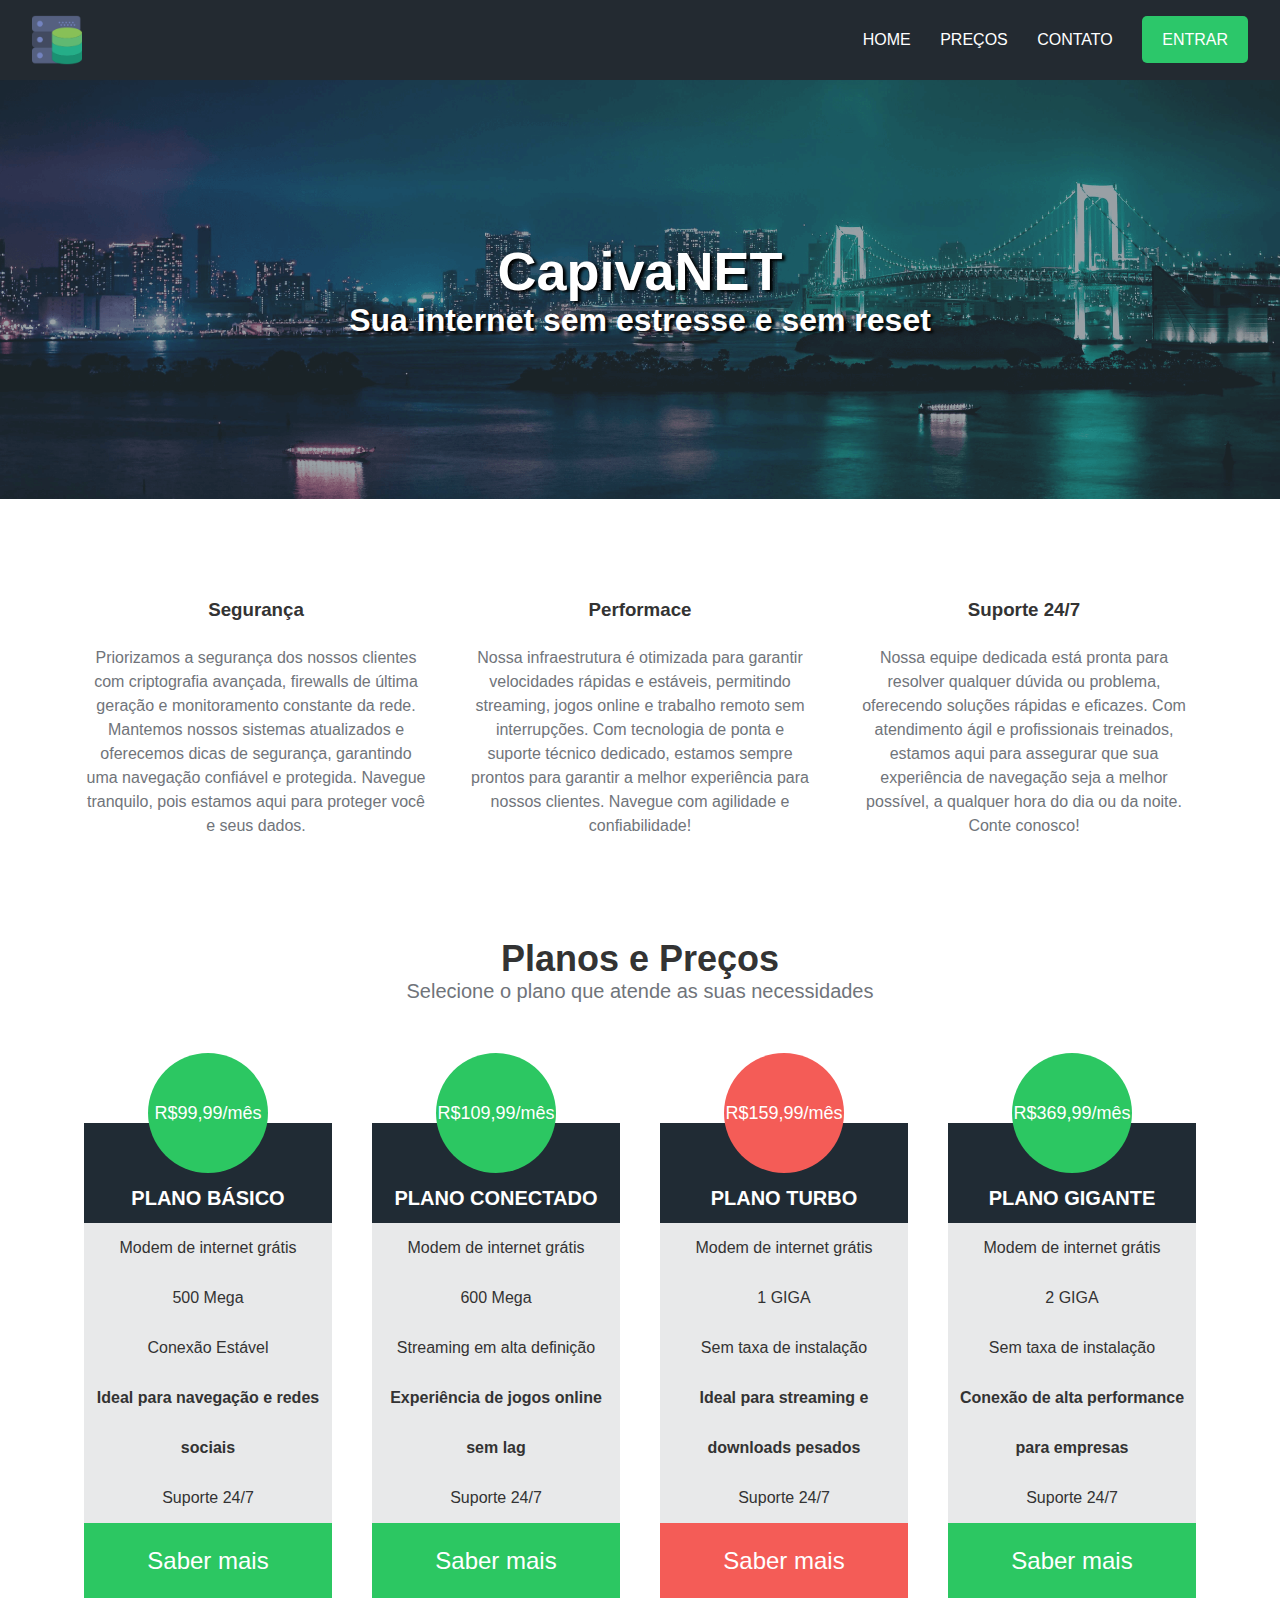
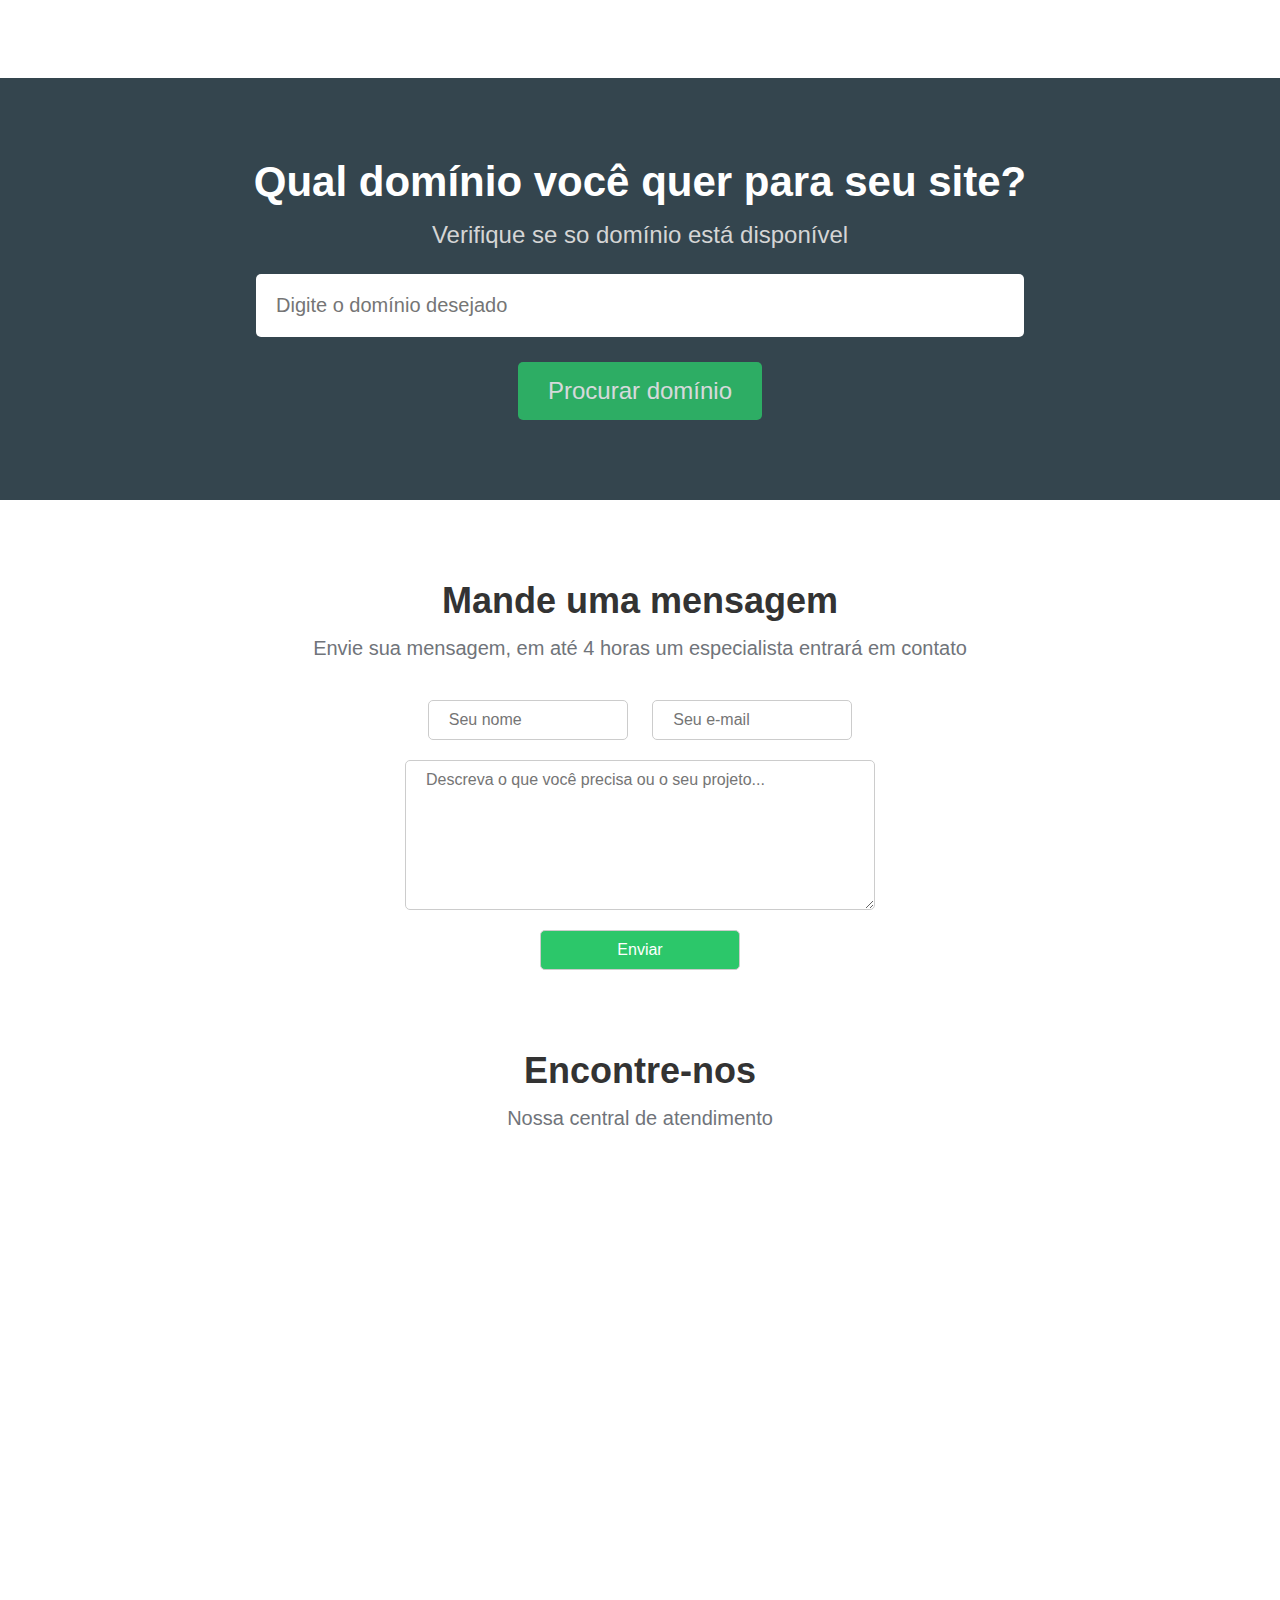
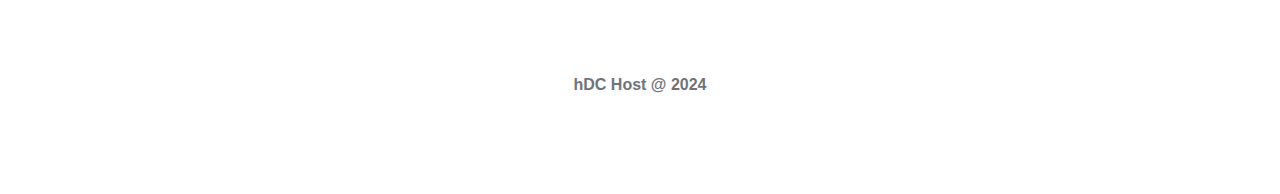
==== index.html @ 694a3fc0 "new_files" ====
<!DOCTYPE html>
<html lang="en">
    <head>
        <meta charset="UTF-8">
        <meta name="viewport" content="width=device-width, initial-scale=1.0">
        <title>hDC Host</title>
        <!--Icones-->
        <link rel="stylesheet" href="https://cdnjs.cloudflare.com/ajax/libs/font-awesome/6.6.0/css/all.min.css" integrity="sha512-Kc323vGBEqzTmouAECnVceyQqyqdsSiqLQISBL29aUW4U/M7pSPA/gEUZQqv1cwx4OnYxTxve5UMg5GT6L4JJg==" crossorigin="anonymous" referrerpolicy="no-referrer" />
        <!--CSS-->
        <link rel="stylesheet" href="css/styles.css">
    </head>
    <body>
        <div class="container">
            <div class="navbar-container">
                <nav>
                    <img src="img/hdchostlogo.png" alt="hDC Host" class="logo"></img>
                    <ul class="navbar-items">
                        <li>
                            <a href="#">Home</a>
                        </li>
                        <li>
                            <a href="#">Preços</a>
                        </li>
                        <li>
                            <a href="#">Contato</a>
                        </li>
                        <li>
                            <a href="#" class="default-btn">Entrar</a>
                        </li>
                    </ul>
                </nav>
            </div>
            <main>
                <div class="main-banner">
                    <h1>CapivaNET</h1>
                    <p>Sua internet sem estresse e sem reset</p>
                </div>
                <section class="service-container">
                    <ul>
                        <li>
                            <i class="fas fa-shield-alt"></i>
                            <h3>Segurança</h3>
                            <p>
                                Priorizamos a segurança dos nossos clientes com criptografia avançada, firewalls de última geração e monitoramento constante da rede. Mantemos nossos sistemas atualizados e oferecemos dicas de segurança, garantindo uma navegação confiável e protegida. Navegue tranquilo, pois estamos aqui para proteger você e seus dados.
                            </p>
                        </li>
                        <li>
                            <i class="fas fa-rocket"></i>
                            <h3>Performace</h3>
                            <p>
                                Nossa infraestrutura é otimizada para garantir velocidades rápidas e estáveis, permitindo streaming, jogos online e trabalho remoto sem interrupções. Com tecnologia de ponta e suporte técnico dedicado, estamos sempre prontos para garantir a melhor experiência para nossos clientes. Navegue com agilidade e confiabilidade!
                            </p>
                        </li>
                        <li>
                            <i class="fas fa-comments"></i>
                            <h3>Suporte 24/7</h3>
                            <p>
                                Nossa equipe dedicada está pronta para resolver qualquer dúvida ou problema, oferecendo soluções rápidas e eficazes. Com atendimento ágil e profissionais treinados, estamos aqui para assegurar que sua experiência de navegação seja a melhor possível, a qualquer hora do dia ou da noite. Conte conosco!
                            </p>
                        </li>
                    </ul>
                </section>
                <section class="pricing-container">
                    <h2>Planos e Preços</h2>
                    <p>Selecione o plano que atende as suas necessidades</p>
                    <div class="plans-container">
                        <div class="plan">
                            <ul>
                                <li class="price">R$99,99/mês</li>
                                <li class="plan-name">Plano Básico</li>
                                <li>Modem de internet grátis</li>
                                <li>500 Mega</li>
                                <li>Conexão Estável</li>
                                <li><b>Ideal para navegação e redes sociais</b></li>
                                <li></li>
                                <li>Suporte 24/7</li>
                                <li class="plan-btn">Saber mais</li>
                            </ul>
                        </div>
                        <div class="plan">
                            <ul>
                                <li class="price">R$109,99/mês</li>
                                <li class="plan-name">Plano Conectado</li>
                                <li>Modem de internet grátis</li>
                                <li>600 Mega</li>
                                <li>Streaming em alta definição</li>
                                <li><b>Experiência de jogos online sem lag</b></li>
                                <li></li>
                                <li>Suporte 24/7</li>
                                <li class="plan-btn">Saber mais</li>
                            </ul>
                        </div>
                        <div class="plan">
                            <ul>
                                <li class="price recommended">R$159,99/mês</li>
                                <li class="plan-name">Plano Turbo</li>
                                <li>Modem de internet grátis</li>
                                <li>1 GIGA</li>
                                <li>Sem taxa de instalação</li>
                                <li><b>Ideal para streaming e downloads pesados</b></li>
                                <li></li>
                                <li>Suporte 24/7</li>
                                <li class="plan-btn recommended">Saber mais</li>
                            </ul>
                        </div>
                        <div class="plan">
                            <ul>
                                <li class="price">R$369,99/mês</li>
                                <li class="plan-name">Plano Gigante</li>
                                <li>Modem de internet grátis</li>
                                <li>2 GIGA</li>
                                <li>Sem taxa de instalação</li>
                                <li><b>Conexão de alta performance para empresas</b></li>
                                <li></li>
                                <li>Suporte 24/7</li>
                                <li class="plan-btn">Saber mais</li>
                            </ul>
                        </div>
                    </div>
                </section>
                
                <section class="searchdomain-container">
                    <h2>Qual domínio você quer para seu site?</h2>
                    <p>Verifique se so domínio está disponível</p>
                    <form>
                        <input 
                        type="text"
                        name="domain"
                        id="domain"
                        placeholder="Digite o domínio desejado"
                        >
                        <input type="submit" value="Procurar domínio">
                    </form>
                </section>
                <section class="contact-container">
                    <h2>Mande uma mensagem</h2>
                    <p>Envie sua mensagem, em até 4 horas um especialista entrará em contato</p>
                    <form>
                        <input 
                        type="text" 
                        name="name" 
                        id="name" 
                        placeholder="Seu nome"
                        >
                        <input 
                        type="email" 
                        name="email" 
                        id="email" 
                        placeholder="Seu e-mail"
                        >
                        <textarea 
                        name="message" 
                        id="message"
                        placeholder="Descreva o que você precisa ou o seu projeto..."
                        ></textarea>
                        <input type="submit" value="Enviar">
                    </form>
                </section>
                <section class="find_us_container">
                    <h2>Encontre-nos</h2>
                    <p>Nossa central de atendimento</p>
                    <iframe src="https://www.google.com/maps/embed?pb=!1m18!1m12!1m3!1d3683.3971670287483!2d-43.7046295535042!3d-22.60163932255669!2m3!1f0!2f0!3f0!3m2!1i1024!2i768!4f13.1!3m3!1m2!1s0x994fd48bcafd4f%3A0x82ac0806a1e46860!2sF%C3%A1brica%20do%20Conhecimento!5e0!3m2!1spt-BR!2sbr!4v1728340546001!5m2!1spt-BR!2sbr" width="600" height="450" style="border:0;" allowfullscreen="" loading="lazy" referrerpolicy="no-referrer-when-downgrade"></iframe>
                </section>
            </main>
            <footer>
                <p>hDC Host @ 2024</p>
            </footer>
        </div>
    </body>
</html>
---- css/styles.css ----
/*reset*/
*{
    margin: 0;
    padding: 0;
    font-family: Arial, Helvetica, sans-serif;
    box-sizing: border-box;
}

h1,
h2,
h3{
    color: #333;
}

p{
    color: #70747a;
}

/*navbar*/

nav{
    position: relative;
}

.navbar-container{
    width: 100%;
    height: 80px;
    background-color: #232a31;
    padding: 0 2rem;
}

.logo{
    width: 50px;
    margin-top: 15px;
}

.navbar-items{
    position: absolute;
    right: 0;
    height: 80px;
    line-height: 80px;
    margin: 0;
    display: inline-block;
}

.navbar-items li{
    display: inline-block;
    text-transform: uppercase;
    margin-left: 25px;
}

.navbar-items a{
    color: #FFF;
    text-decoration: none;
    transition: 0.5s;

}

.navbar-items a:hover{
    color: #ccc;
}

.default-btn{
    padding: 15px 20px;
    background-color: #2cc76a;
    border-radius: 5px;
}

.navbar-items .default-btn:hover{
    background-color: #22bb5f;
    color: #FFF;
}

/* main */
.main-banner{
    background-image: url("../img/mainbanner.png");
    background-size: cover;
    background-position: center;
    padding: 10rem 0;
}

.main-banner h1,
.main-banner p{
    color: #fff;
    text-align: center;
    font-weight: bold;
    text-shadow: #000 3px 2px 3px;
}

.main-banner h1{
    font-size: 54px;
}

.main-banner p{
    font-size: 32px;
}

/*services*/
.service-container{
    padding: 5rem 0;
}

.service-container ul{
    display: flex;
    width: 90%;
    margin: 0 auto;
}

.service-container li{
    flex: 1 1 200px;
    list-style: none;
    text-align: center;
    padding: 20px;
}

.fas{
    font-size: 60px;
    margin-bottom: 15px;
}

.fa-shield-alt{
    color: #2cc76a;
}

.fa-rocket{
    color: #ef3f29;
}

.fa-comments{
    color: #ef8f29;
}

.service-container h3{
    margin-bottom: 25px;
}

.service-container p{
    line-height: 24px;
}

/*Preços e planos*/
.pricing-container{
    padding-bottom: 5rem;
    text-align: center;
}

.pricing-container h2{
    font-size: 36px;
}

.pricing-container p{
    font-size: 20px;
}

.plans-container{
    display: flex;
    justify-content: space-between;
    width: 90%;
    margin: 50px auto 0;
}

.plan{
    flex: 1;
    max-width: 275px;
    margin: 0 20px;
}

.plan ul{
    padding: 0;
}

.plan li{
    list-style: none;
    height: 50px;
    line-height: 50px;
    background-color: #e8e9ea;
    color: #333;
}

.plan .price{
    width: 120px;
    height: 120px;
    border-radius: 50%;
    background-color: #2cc762;
    color: #FFF;
    text-align: center;
    line-height: 120px;
    margin: 0 auto -50px;
    font-size: 18px;
    position: relative;
}

.plan .plan-name{
    text-transform: uppercase;
    font-size: 20px;
    font-weight: bold;
    color: #FFF;
    background-color: #202b34;
    padding: 50px 0;
}

.plan .plan-btn{
    background-color: #2cc762;
    color: #fff;
    font-size: 24px;
    height: 75px;
    line-height: 75px;
    cursor: pointer;
}

.plan .recommended{
    background-color: #f45c57;
}

/*Search domain*/
.searchdomain-container{
    background-color: #34454e;
    text-align: center;
    padding: 5rem 0;
}

.searchdomain-container h2{
    color: #fff;
    font-size: 42px;
    margin-bottom: 15px;
}

.searchdomain-container p{
    color: #d5d5d5;
    font-size: 24px;
    margin-bottom: 25px;
}

.searchdomain-container input{
    display: block;
    border: none;
    border-radius: 5px;
    margin: 0 auto;
}

.searchdomain-container input[type="text"]{
    width: 60%;
    padding: 20px;
    font-size: 20px;
    margin-bottom: 25px;
}
.searchdomain-container input[type="submit"]{
    background-color: #2cc76a;
    padding: 15px 30px;
    color: #fff;
    font-size: 24px;
    cursor: pointer;
    opacity: .8;
}

.searchdomain-container input[type="submit"]:hover{
    opacity: 1;
}

/*contact form*/
.contact-container{
        text-align: center;
        padding: 5rem 2rem 0;
        
  
}

.contact-container h2{
    font-size: 36px;
    margin-bottom: 15px;
}

.contact-container p{
    font-size: 20px;
    margin-bottom: 40px;
}

.contact-container input,
.contact-container textarea{
    width: 200px;
    padding: 10px 20px;
    font-size: 16px;
    border-radius: 5px;
    border: 1px solid #ccc;
    margin: 0 10px 20px; 
}

.contact-container textarea{
    display: block;
    margin: 0 auto 20px;
    width: 470px;
    height: 150px;
}

.contact-container input[type="submit"]{
    display: block;
    margin: 0 auto;
    background-color: #2cc76a;
    color: #fff;
    cursor: pointer;
}

/*find_us*/
.find_us_container{
    text-align: center;
    padding: 5rem 0 2rem 0;   
}

.find_us_container h2{
    font-size: 36px;
    margin-bottom: 15px;

}

.find_us_container p{
    font-size: 20px;
    margin-bottom: 40px;
}

.find_us_container iframe{
    width: 45%;
}
/*footer*/
footer{
    text-align: center;
    font-weight: bold;
    margin: 20px 0 100px;
}

/*Responsividade*/

/*small laptops*/
@media (max-width: 1100px){
    .plans-container{
        width: 95%;
    }

    .plan {
        margin: 0 5px;
    }
}

/*tablets*/
@media (max-width: 900px){
    .main-banner p{
        padding: 0 6rem;
    }
    .searchdomain-container{
        padding: 2rem 4rem;
    }
}

/*mobile 576px*/
@media (max-width: 576px){
    .navbar-items li{
        font-size: 12px;
        margin-left: 10px;
    }
    .service-container ul{
        flex-direction: column;
    }

    .plans-container{
        flex-direction: column;
        width: 100%;
        padding: 0 2rem;
    }
    
    .plan{
        width: 100%;
        max-width: 100%;
        margin-bottom: 15px;
    }

    .contact-container{
        padding: 3rem 2rem;
    }

    .contact-container input,
    .contact-container textarea{
        width: 100%;
        margin: 10px 0;
    }

    .searchdomain-container h2{
        font-size: 28px;
    }

    .searchdomain-container input[type="text"]{
        width: 100%;
    }
}

/*celulares menores*/
@media (max-width: 500px){
    .navbar-items li{
        font-size: 10px;
        margin-left: 13px;
    }
    .main-banner p{
        font-size: 24px;
    }
}

@media (max-width: 400px){
    .logo{
        width: 35px;
        margin-top: 15px;
        margin-right: 5px;
    }
    .navbar-items li{
        font-size: 8px;
        margin-left: 12px;
        right: 0;
    }
    .main-banner p{
        font-size: 20px;
    }
}
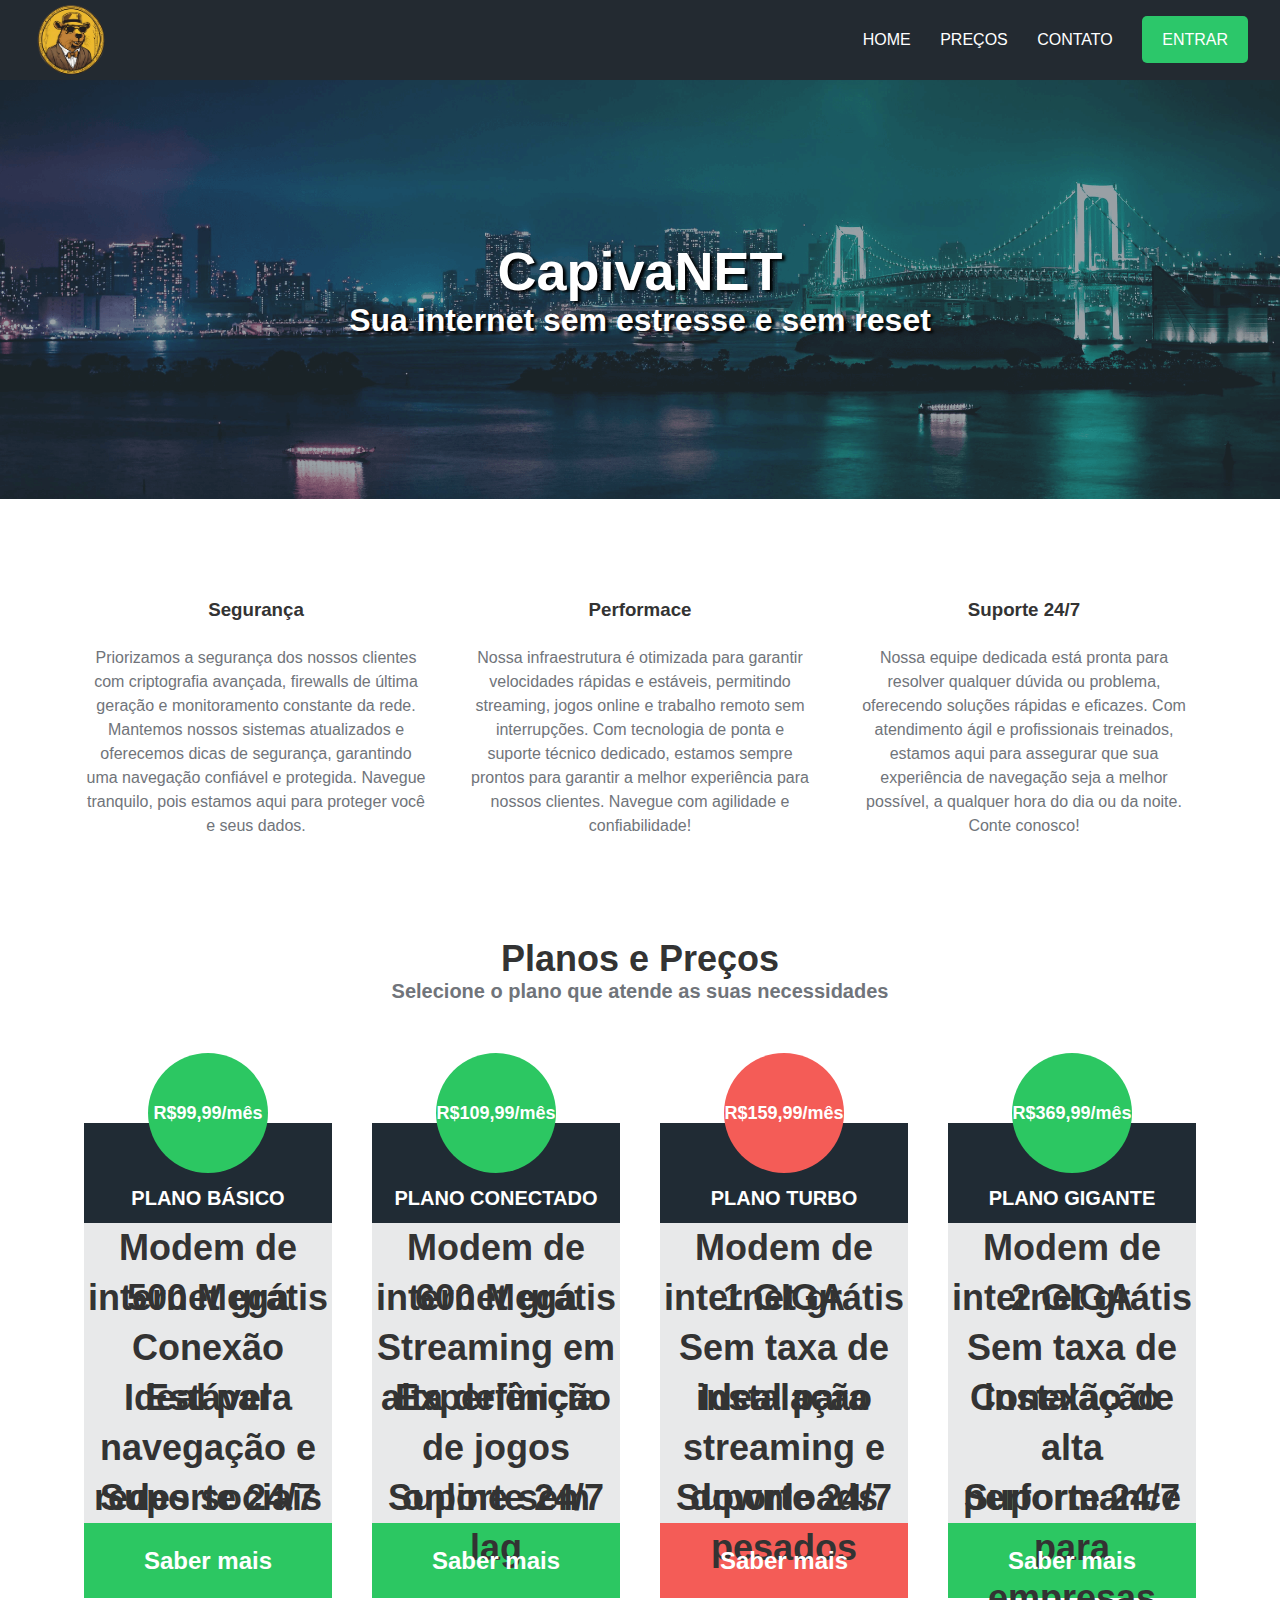
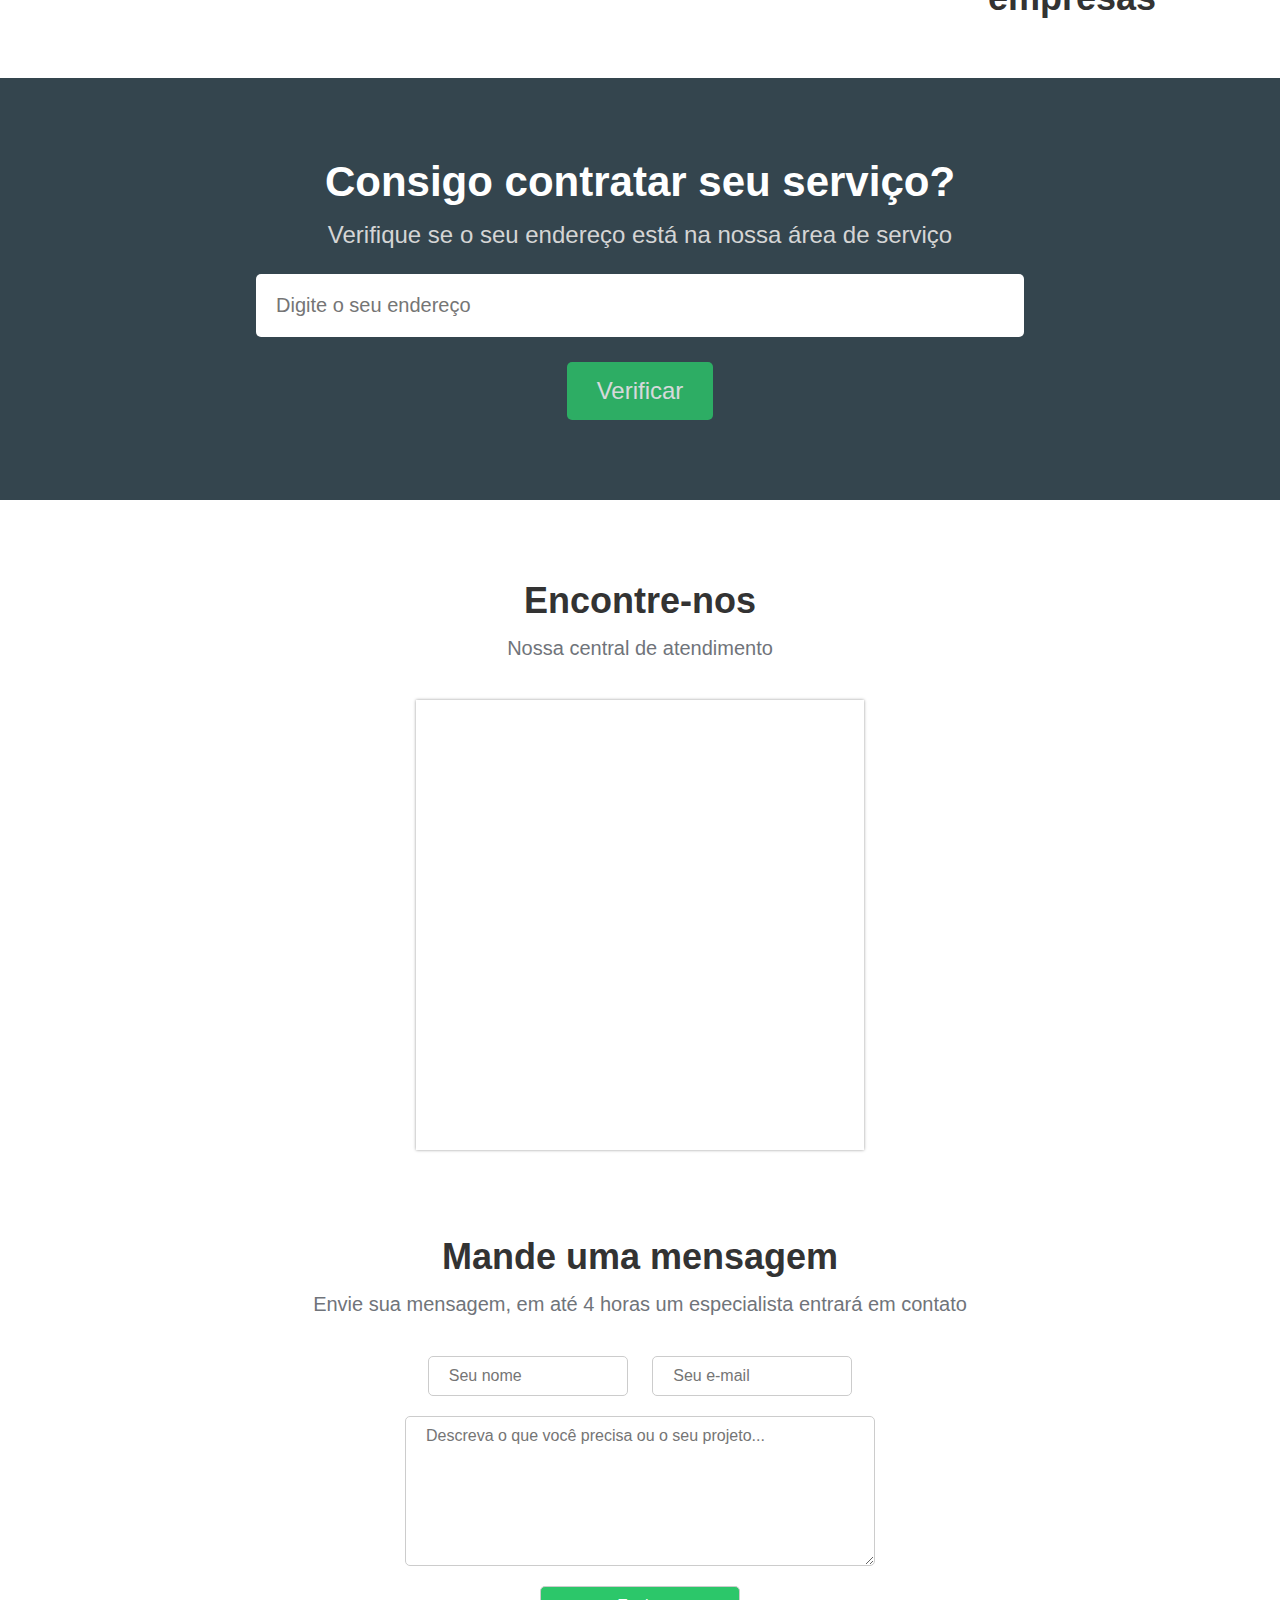
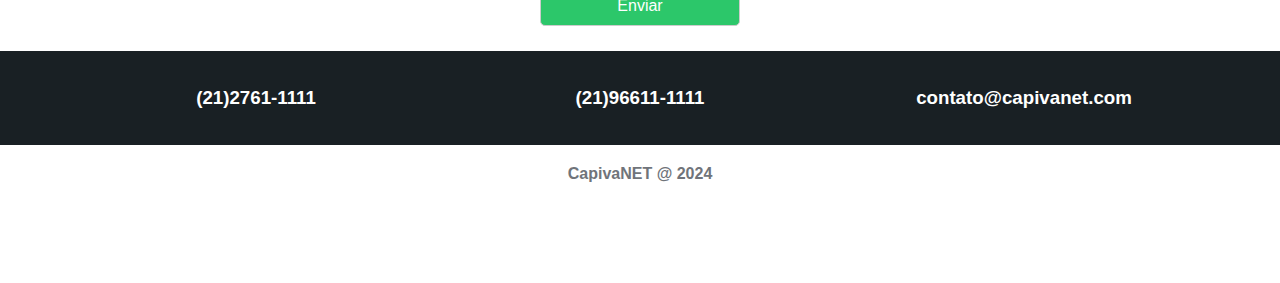
==== commit d0fd8648: "2o commit" ====
--- a/index.html
+++ b/index.html
@@ -3,7 +3,7 @@
     <head>
         <meta charset="UTF-8">
         <meta name="viewport" content="width=device-width, initial-scale=1.0">
-        <title>hDC Host</title>
+        <title>Menu Principal | CapivaNET</title>
         <!--Icones-->
         <link rel="stylesheet" href="https://cdnjs.cloudflare.com/ajax/libs/font-awesome/6.6.0/css/all.min.css" integrity="sha512-Kc323vGBEqzTmouAECnVceyQqyqdsSiqLQISBL29aUW4U/M7pSPA/gEUZQqv1cwx4OnYxTxve5UMg5GT6L4JJg==" crossorigin="anonymous" referrerpolicy="no-referrer" />
         <!--CSS-->
@@ -13,16 +13,16 @@
         <div class="container">
             <div class="navbar-container">
                 <nav>
-                    <img src="img/hdchostlogo.png" alt="hDC Host" class="logo"></img>
+                    <img src="img/capivanetlogo.png" alt="capivanetlogo" class="logo"></img>
                     <ul class="navbar-items">
                         <li>
-                            <a href="#">Home</a>
+                            <a href="index.html">Home</a>
                         </li>
                         <li>
-                            <a href="#">Preços</a>
+                            <a href="#price-section">Preços</a>
                         </li>
                         <li>
-                            <a href="#">Contato</a>
+                            <a href="#contact-section">Contato</a>
                         </li>
                         <li>
                             <a href="#" class="default-btn">Entrar</a>
@@ -60,8 +60,8 @@
                         </li>
                     </ul>
                 </section>
-                <section class="pricing-container">
-                    <h2>Planos e Preços</h2>
+                <section class="pricing-container" id="price-section">
+                    <h2>Planos e Preços</h  2>
                     <p>Selecione o plano que atende as suas necessidades</p>
                     <div class="plans-container">
                         <div class="plan">
@@ -119,51 +119,69 @@
                     </div>
                 </section>
                 
-                <section class="searchdomain-container">
-                    <h2>Qual domínio você quer para seu site?</h2>
-                    <p>Verifique se so domínio está disponível</p>
+                <section class="searchaddress-container">
+                    <h2>Consigo contratar seu serviço?</h2>
+                    <p>Verifique se o seu endereço está na nossa área de serviço</p>
                     <form>
                         <input 
                         type="text"
                         name="domain"
                         id="domain"
-                        placeholder="Digite o domínio desejado"
+                        placeholder="Digite o seu endereço"
                         >
-                        <input type="submit" value="Procurar domínio">
+                        <input type="submit" value="Verificar">
                     </form>
                 </section>
-                <section class="contact-container">
-                    <h2>Mande uma mensagem</h2>
-                    <p>Envie sua mensagem, em até 4 horas um especialista entrará em contato</p>
-                    <form>
-                        <input 
-                        type="text" 
-                        name="name" 
-                        id="name" 
-                        placeholder="Seu nome"
-                        >
-                        <input 
-                        type="email" 
-                        name="email" 
-                        id="email" 
-                        placeholder="Seu e-mail"
-                        >
-                        <textarea 
-                        name="message" 
-                        id="message"
-                        placeholder="Descreva o que você precisa ou o seu projeto..."
-                        ></textarea>
-                        <input type="submit" value="Enviar">
-                    </form>
-                </section>
+                
                 <section class="find_us_container">
                     <h2>Encontre-nos</h2>
                     <p>Nossa central de atendimento</p>
                     <iframe src="https://www.google.com/maps/embed?pb=!1m18!1m12!1m3!1d3683.3971670287483!2d-43.7046295535042!3d-22.60163932255669!2m3!1f0!2f0!3f0!3m2!1i1024!2i768!4f13.1!3m3!1m2!1s0x994fd48bcafd4f%3A0x82ac0806a1e46860!2sF%C3%A1brica%20do%20Conhecimento!5e0!3m2!1spt-BR!2sbr!4v1728340546001!5m2!1spt-BR!2sbr" width="600" height="450" style="border:0;" allowfullscreen="" loading="lazy" referrerpolicy="no-referrer-when-downgrade"></iframe>
                 </section>
             </main>
+
+            <section class="contact-container" id="contact-section">
+                <h2>Mande uma mensagem</h2>
+                <p>Envie sua mensagem, em até 4 horas um especialista entrará em contato</p>
+                <form>
+                    <input 
+                    type="text" 
+                    name="name" 
+                    id="name" 
+                    placeholder="Seu nome"
+                    >
+                    <input 
+                    type="email" 
+                    name="email" 
+                    id="email" 
+                    placeholder="Seu e-mail"
+                    >
+                    <textarea 
+                    name="message" 
+                    id="message"
+                    placeholder="Descreva o que você precisa ou o seu projeto..."
+                    ></textarea>
+                    <input type="submit" value="Enviar">
+                </form>
+            </section>
+            <section class="footer-contact">
+                <ul>
+                    <li>
+                        <i class="fa-solid fa-phone"></i>
+                        <h3>(21)2761-1111</h3>
+                    </li>
+                    <li>
+                        <i class="fa-solid fa-mobile"></i>
+                        <h3>(21)96611-1111</h3>
+                    </li>
+                    <li>
+                        <i class="fa-solid fa-square-envelope"></i>
+                        <h3>contato@capivanet.com</h3>
+                    </li>
+                </ul>
+            </section>
             <footer>
-                <p>hDC Host @ 2024</p>
+                <p>CapivaNET @ 2024</p>
             </footer>
         </div>
     </body>
--- a/css/styles.css
+++ b/css/styles.css
@@ -30,8 +30,8 @@
 }
 
 .logo{
-    width: 50px;
-    margin-top: 15px;
+    width: 80px;
+    margin-top: -30px;
 }
 
 .navbar-items{
@@ -213,38 +213,38 @@
 }
 
 /*Search domain*/
-.searchdomain-container{
+.searchaddress-container{
     background-color: #34454e;
     text-align: center;
     padding: 5rem 0;
 }
 
-.searchdomain-container h2{
+.searchaddress-container h2{
     color: #fff;
     font-size: 42px;
     margin-bottom: 15px;
 }
 
-.searchdomain-container p{
+.searchaddress-container p{
     color: #d5d5d5;
     font-size: 24px;
     margin-bottom: 25px;
 }
 
-.searchdomain-container input{
+.searchaddress-container input{
     display: block;
     border: none;
     border-radius: 5px;
     margin: 0 auto;
 }
 
-.searchdomain-container input[type="text"]{
+.searchaddress-container input[type="text"]{
     width: 60%;
     padding: 20px;
     font-size: 20px;
     margin-bottom: 25px;
 }
-.searchdomain-container input[type="submit"]{
+.searchaddress-container input[type="submit"]{
     background-color: #2cc76a;
     padding: 15px 30px;
     color: #fff;
@@ -253,51 +253,8 @@
     opacity: .8;
 }
 
-.searchdomain-container input[type="submit"]:hover{
+.searchaddress-container input[type="submit"]:hover{
     opacity: 1;
-}
-
-/*contact form*/
-.contact-container{
-        text-align: center;
-        padding: 5rem 2rem 0;
-        
-  
-}
-
-.contact-container h2{
-    font-size: 36px;
-    margin-bottom: 15px;
-}
-
-.contact-container p{
-    font-size: 20px;
-    margin-bottom: 40px;
-}
-
-.contact-container input,
-.contact-container textarea{
-    width: 200px;
-    padding: 10px 20px;
-    font-size: 16px;
-    border-radius: 5px;
-    border: 1px solid #ccc;
-    margin: 0 10px 20px; 
-}
-
-.contact-container textarea{
-    display: block;
-    margin: 0 auto 20px;
-    width: 470px;
-    height: 150px;
-}
-
-.contact-container input[type="submit"]{
-    display: block;
-    margin: 0 auto;
-    background-color: #2cc76a;
-    color: #fff;
-    cursor: pointer;
 }
 
 /*find_us*/
@@ -318,13 +275,92 @@
 }
 
 .find_us_container iframe{
-    width: 45%;
-}
+    width: 35%;
+    box-shadow: 0 0 3px #999;
+
+}
+
+/*contact form*/
+.contact-container{
+    margin-top: -30px;
+    text-align: center;
+    padding: 5rem 2rem 0;
+    margin-bottom: 25px;
+
+}
+
+.contact-container h2{
+font-size: 36px;
+margin-bottom: 15px;
+}
+
+.contact-container p{
+font-size: 20px;
+margin-bottom: 40px;
+}
+
+.contact-container input,
+.contact-container textarea{
+width: 200px;
+padding: 10px 20px;
+font-size: 16px;
+border-radius: 5px;
+border: 1px solid #ccc;
+margin: 0 10px 20px; 
+}
+
+.contact-container textarea{
+display: block;
+margin: 0 auto 20px;
+width: 470px;
+height: 150px;
+}
+
+.contact-container input[type="submit"]{
+display: block;
+margin: 0 auto;
+background-color: #2cc76a;
+color: #fff;
+cursor: pointer;
+}
+
+/*footer-contact*/
+.footer-contact{
+    padding: 1rem 0;
+    background-color: #192024;
+}
+
+.fa-solid{
+    font-size: 30px;
+    margin-bottom: 15px;
+    color: #fff;
+}
+
+.footer-contact ul{
+    display: flex;
+    width: 90%;
+    margin: 0 auto;
+}
+
+.footer-contact li{
+    flex: 1 1 200px;
+    list-style: none;
+    text-align: center;
+    padding: 20px;
+}
+
+.footer-contact h3{
+    color:#fff;
+}
+
 /*footer*/
+
+
 footer{
     text-align: center;
     font-weight: bold;
     margin: 20px 0 100px;
+
 }
 
 /*Responsividade*/
@@ -345,7 +381,7 @@
     .main-banner p{
         padding: 0 6rem;
     }
-    .searchdomain-container{
+    .searchaddress-container{
         padding: 2rem 4rem;
     }
 }
@@ -356,7 +392,8 @@
         font-size: 12px;
         margin-left: 10px;
     }
-    .service-container ul{
+    .service-container ul
+    .footer-contact ul{
         flex-direction: column;
     }
 
@@ -382,11 +419,11 @@
         margin: 10px 0;
     }
 
-    .searchdomain-container h2{
+    .searchaddress-container h2{
         font-size: 28px;
     }
 
-    .searchdomain-container input[type="text"]{
+    .searchaddress-container input[type="text"]{
         width: 100%;
     }
 }
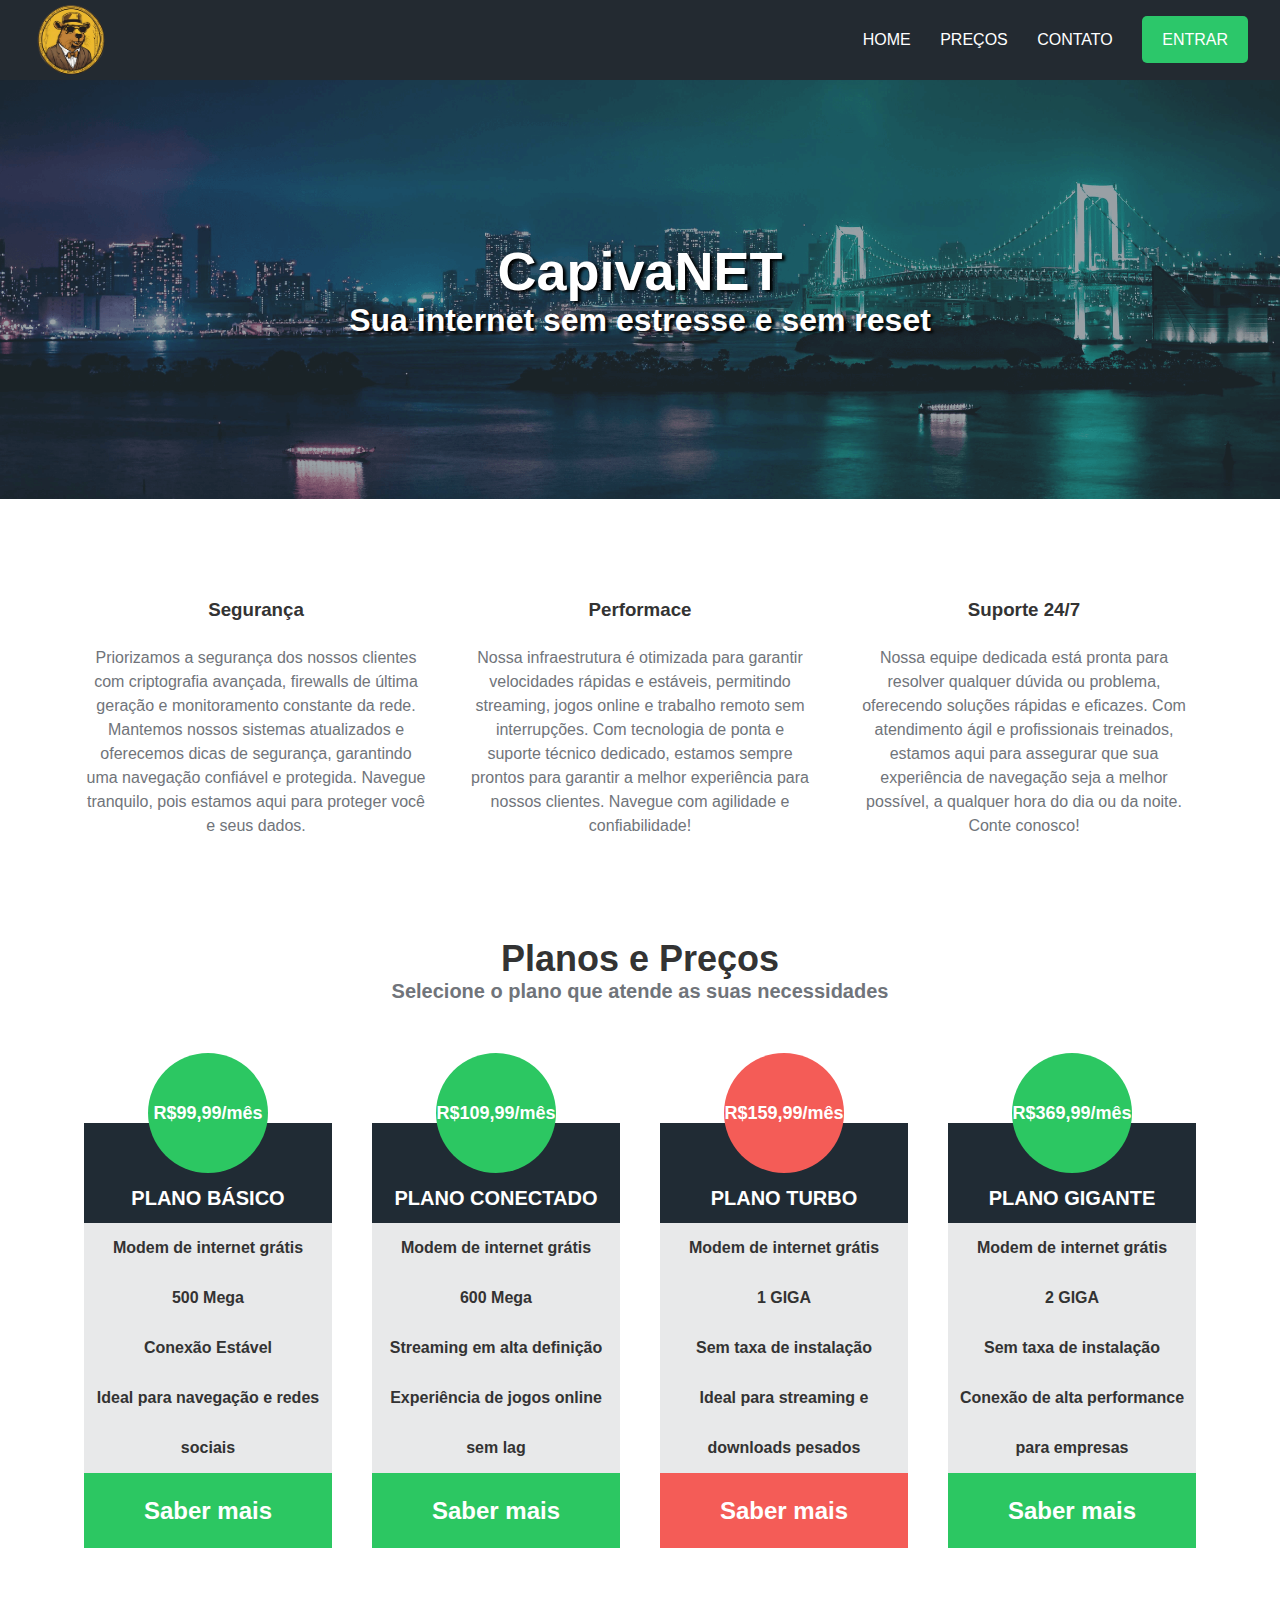
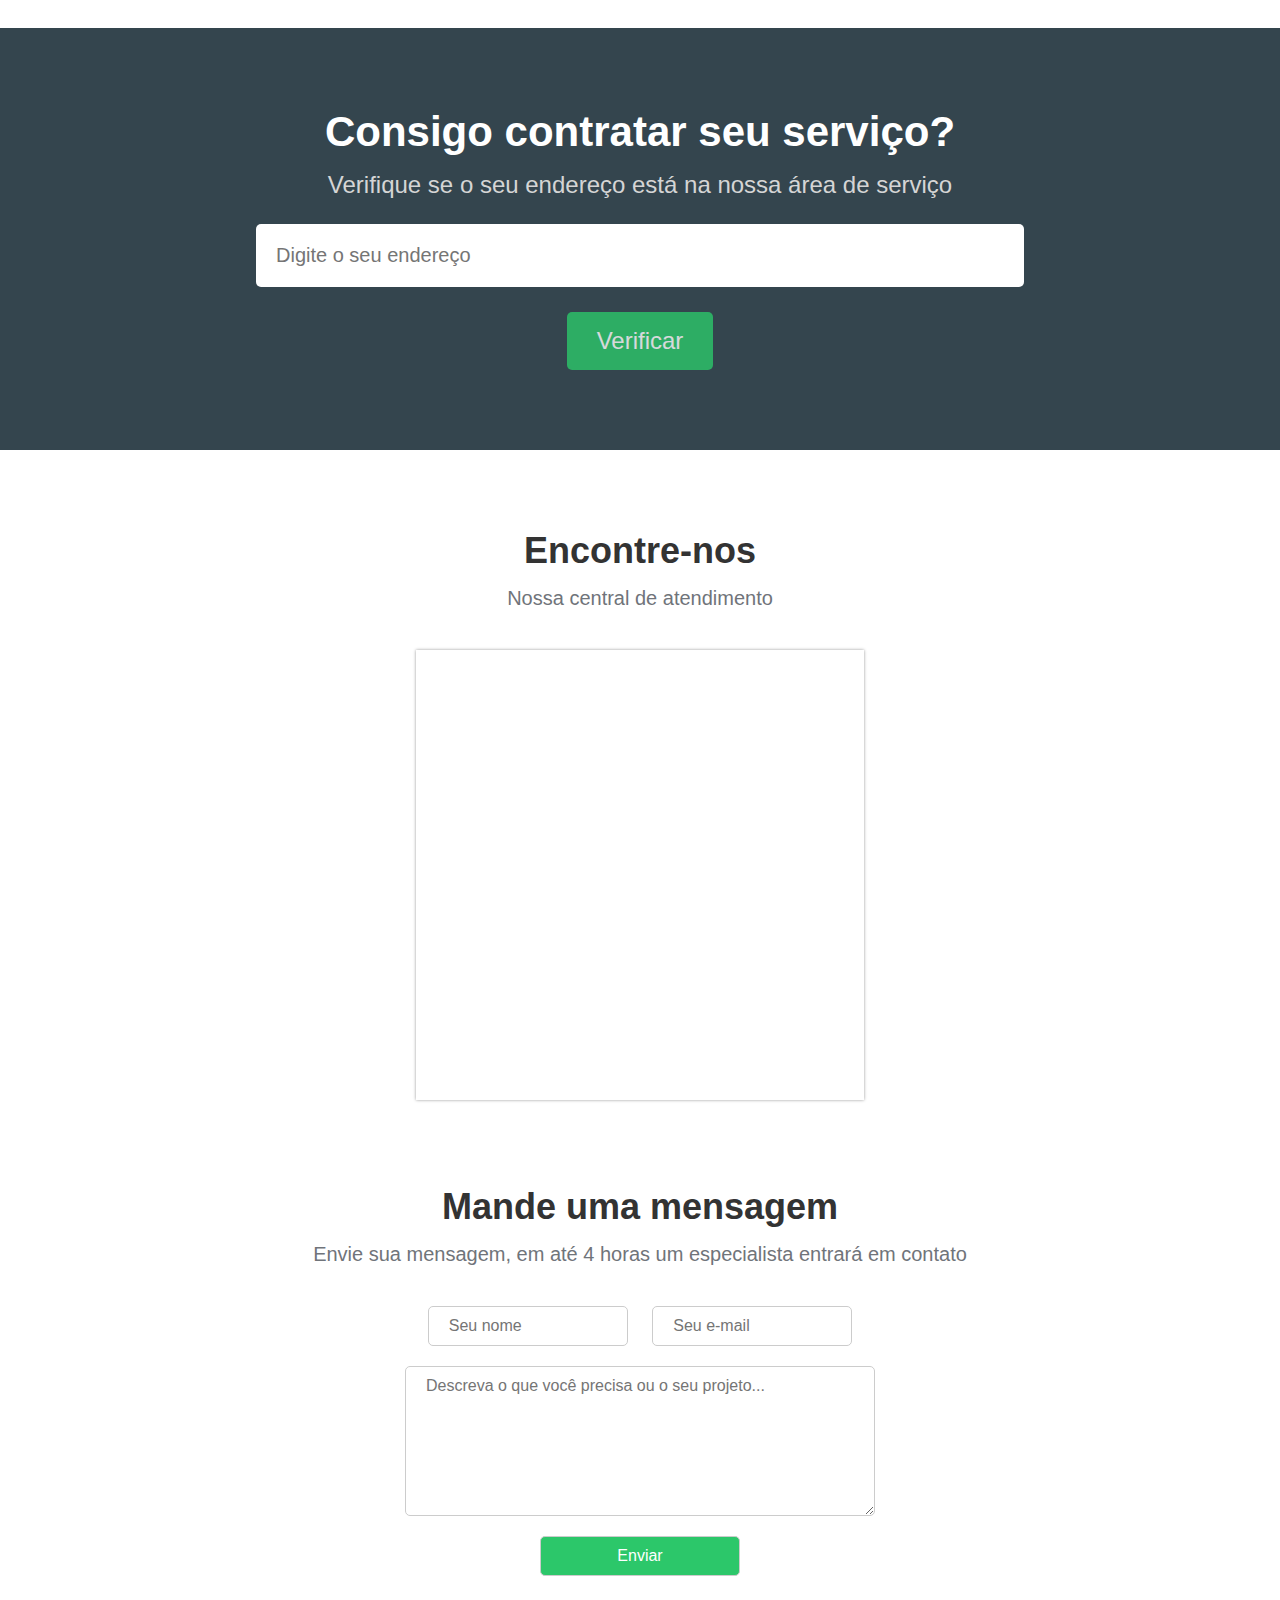
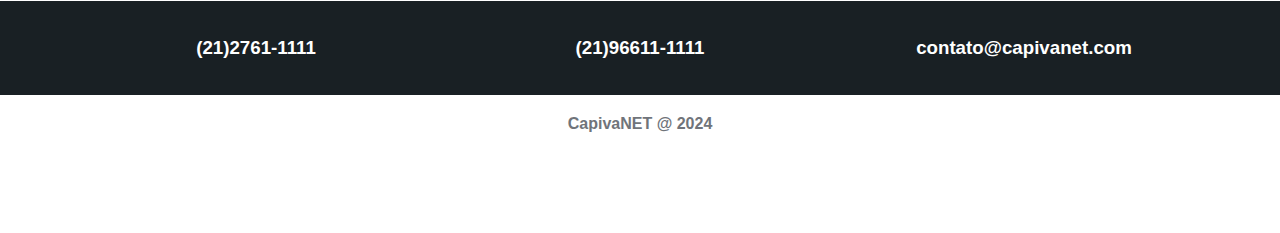
==== commit 76ab2355: "3o Commit" ====
--- a/index.html
+++ b/index.html
@@ -1,5 +1,5 @@
 <!DOCTYPE html>
-<html lang="en">
+<html lang="pt-br">
     <head>
         <meta charset="UTF-8">
         <meta name="viewport" content="width=device-width, initial-scale=1.0">
@@ -25,7 +25,7 @@
                             <a href="#contact-section">Contato</a>
                         </li>
                         <li>
-                            <a href="#" class="default-btn">Entrar</a>
+                            <a href="index.html" class="default-btn">Entrar</a>
                         </li>
                     </ul>
                 </nav>
@@ -71,9 +71,8 @@
                                 <li>Modem de internet grátis</li>
                                 <li>500 Mega</li>
                                 <li>Conexão Estável</li>
-                                <li><b>Ideal para navegação e redes sociais</b></li>
+                                <li>Ideal para navegação e redes sociais</li>
                                 <li></li>
-                                <li>Suporte 24/7</li>
                                 <li class="plan-btn">Saber mais</li>
                             </ul>
                         </div>
@@ -84,9 +83,8 @@
                                 <li>Modem de internet grátis</li>
                                 <li>600 Mega</li>
                                 <li>Streaming em alta definição</li>
-                                <li><b>Experiência de jogos online sem lag</b></li>
+                                <li>Experiência de jogos online sem lag</li>
                                 <li></li>
-                                <li>Suporte 24/7</li>
                                 <li class="plan-btn">Saber mais</li>
                             </ul>
                         </div>
@@ -97,9 +95,8 @@
                                 <li>Modem de internet grátis</li>
                                 <li>1 GIGA</li>
                                 <li>Sem taxa de instalação</li>
-                                <li><b>Ideal para streaming e downloads pesados</b></li>
+                                <li>Ideal para streaming e downloads pesados</li>
                                 <li></li>
-                                <li>Suporte 24/7</li>
                                 <li class="plan-btn recommended">Saber mais</li>
                             </ul>
                         </div>
@@ -110,9 +107,8 @@
                                 <li>Modem de internet grátis</li>
                                 <li>2 GIGA</li>
                                 <li>Sem taxa de instalação</li>
-                                <li><b>Conexão de alta performance para empresas</b></li>
+                                <li>Conexão de alta performance para empresas</li>
                                 <li></li>
-                                <li>Suporte 24/7</li>
                                 <li class="plan-btn">Saber mais</li>
                             </ul>
                         </div>
--- a/css/styles.css
+++ b/css/styles.css
@@ -171,6 +171,7 @@
 
 .plan li{
     list-style: none;
+    font-size:medium;
     height: 50px;
     line-height: 50px;
     background-color: #e8e9ea;
@@ -439,7 +440,7 @@
     }
 }
 
-@media (max-width: 400px){
+@media (max-width:400px){
     .logo{
         width: 35px;
         margin-top: 15px;
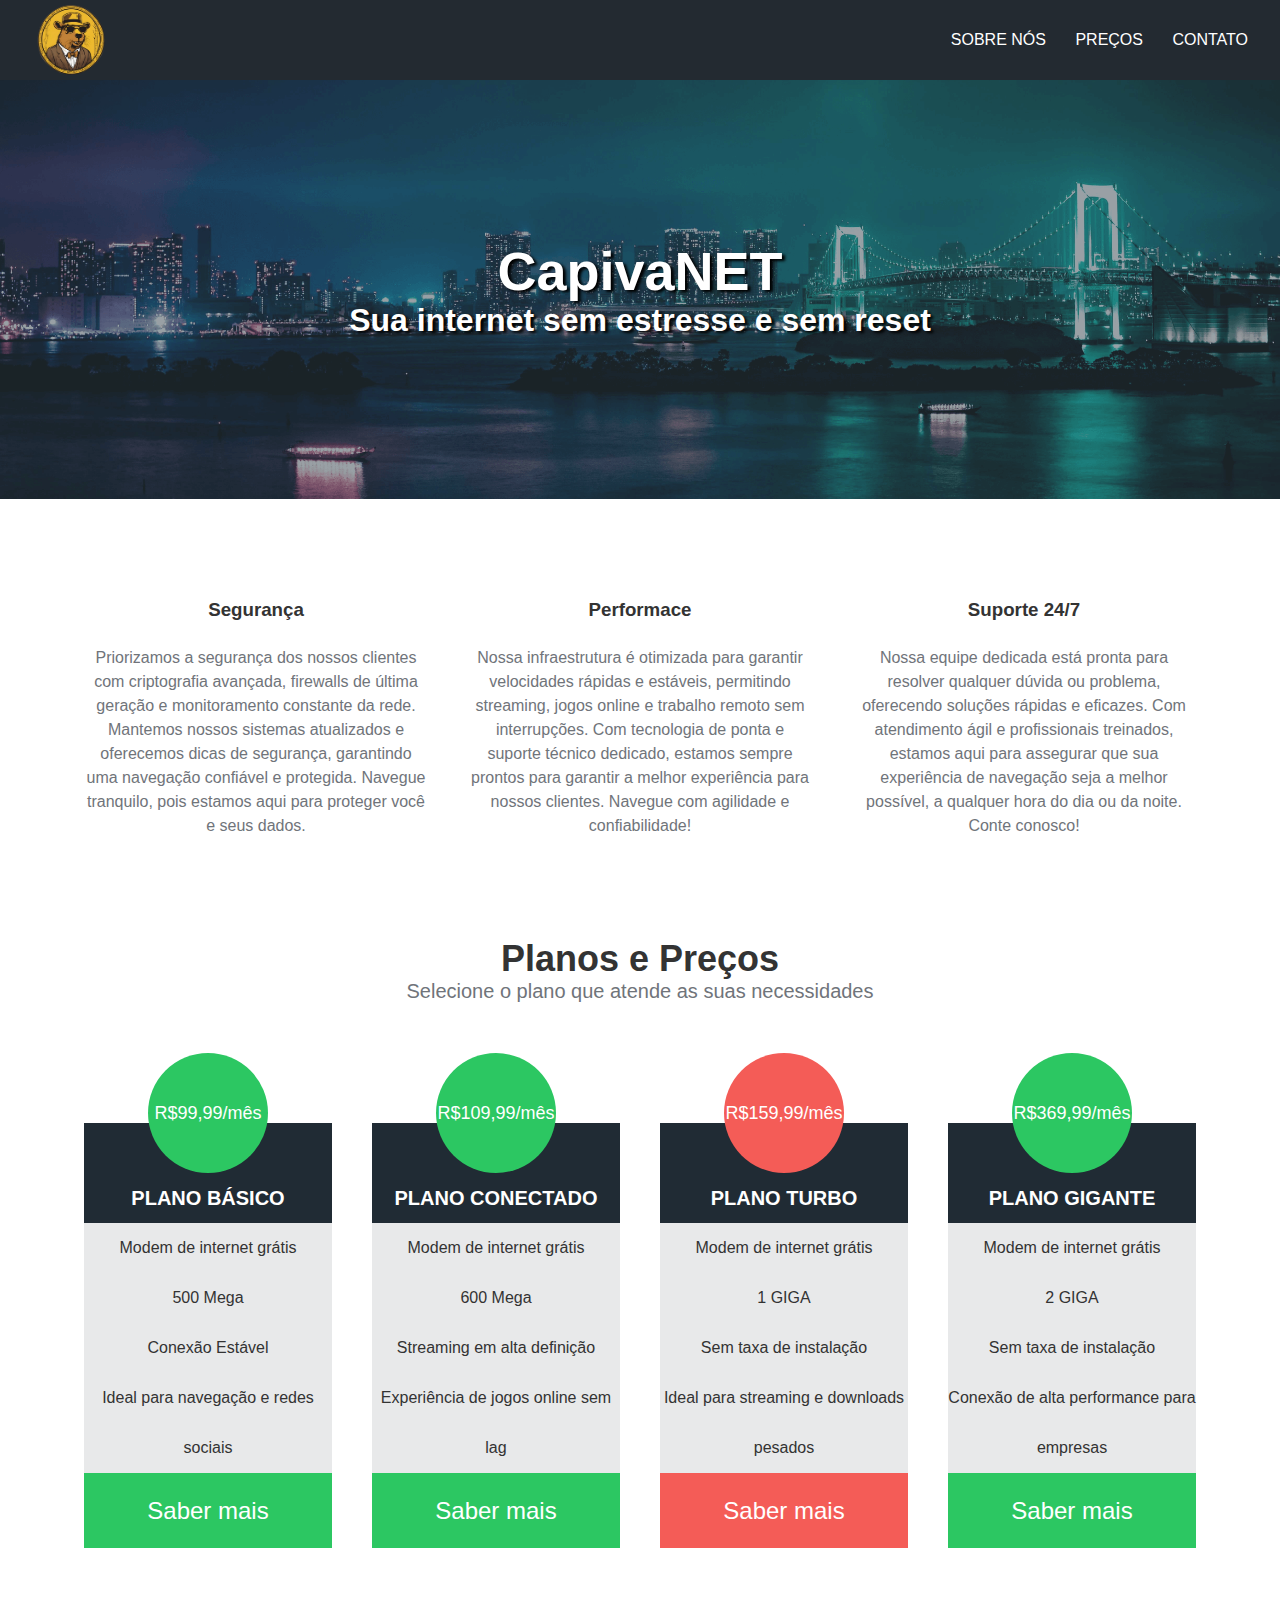
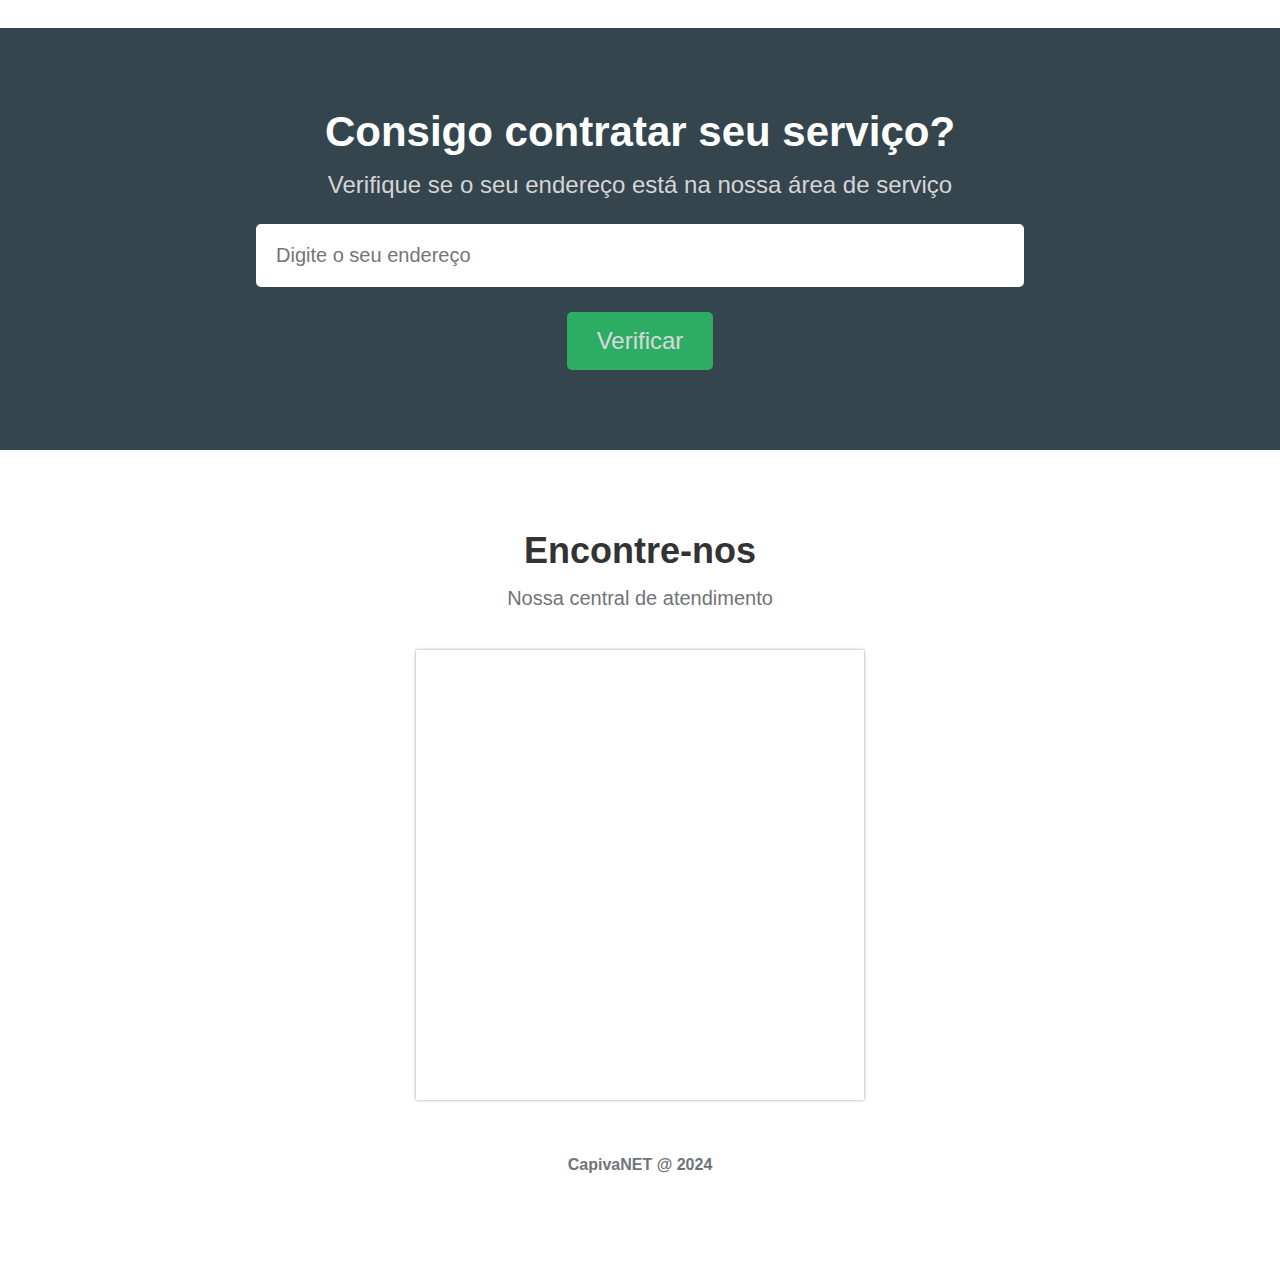
==== commit 544fa611: "4o commit" ====
--- a/index.html
+++ b/index.html
@@ -16,16 +16,13 @@
                     <img src="img/capivanetlogo.png" alt="capivanetlogo" class="logo"></img>
                     <ul class="navbar-items">
                         <li>
-                            <a href="index.html">Home</a>
+                            <a href="about-us.html">Sobre nós</a>
                         </li>
                         <li>
                             <a href="#price-section">Preços</a>
                         </li>
                         <li>
-                            <a href="#contact-section">Contato</a>
-                        </li>
-                        <li>
-                            <a href="index.html" class="default-btn">Entrar</a>
+                            <a href="contact.html">Contato</a>
                         </li>
                     </ul>
                 </nav>
@@ -61,7 +58,7 @@
                     </ul>
                 </section>
                 <section class="pricing-container" id="price-section">
-                    <h2>Planos e Preços</h  2>
+                    <h2>Planos e Preços</h2>
                     <p>Selecione o plano que atende as suas necessidades</p>
                     <div class="plans-container">
                         <div class="plan">
@@ -135,48 +132,9 @@
                     <iframe src="https://www.google.com/maps/embed?pb=!1m18!1m12!1m3!1d3683.3971670287483!2d-43.7046295535042!3d-22.60163932255669!2m3!1f0!2f0!3f0!3m2!1i1024!2i768!4f13.1!3m3!1m2!1s0x994fd48bcafd4f%3A0x82ac0806a1e46860!2sF%C3%A1brica%20do%20Conhecimento!5e0!3m2!1spt-BR!2sbr!4v1728340546001!5m2!1spt-BR!2sbr" width="600" height="450" style="border:0;" allowfullscreen="" loading="lazy" referrerpolicy="no-referrer-when-downgrade"></iframe>
                 </section>
             </main>
-
-            <section class="contact-container" id="contact-section">
-                <h2>Mande uma mensagem</h2>
-                <p>Envie sua mensagem, em até 4 horas um especialista entrará em contato</p>
-                <form>
-                    <input 
-                    type="text" 
-                    name="name" 
-                    id="name" 
-                    placeholder="Seu nome"
-                    >
-                    <input 
-                    type="email" 
-                    name="email" 
-                    id="email" 
-                    placeholder="Seu e-mail"
-                    >
-                    <textarea 
-                    name="message" 
-                    id="message"
-                    placeholder="Descreva o que você precisa ou o seu projeto..."
-                    ></textarea>
-                    <input type="submit" value="Enviar">
-                </form>
-            </section>
-            <section class="footer-contact">
-                <ul>
-                    <li>
-                        <i class="fa-solid fa-phone"></i>
-                        <h3>(21)2761-1111</h3>
-                    </li>
-                    <li>
-                        <i class="fa-solid fa-mobile"></i>
-                        <h3>(21)96611-1111</h3>
-                    </li>
-                    <li>
-                        <i class="fa-solid fa-square-envelope"></i>
-                        <h3>contato@capivanet.com</h3>
-                    </li>
-                </ul>
-            </section>
-            <footer>
+            <footer style="text-align: center;
+            font-weight: bold;
+            margin: 20px 0 100px;">
                 <p>CapivaNET @ 2024</p>
             </footer>
         </div>
--- a/css/styles.css
+++ b/css/styles.css
@@ -354,16 +354,43 @@
     color:#fff;
 }
 
-/*footer*/
-
-
-footer{
-    text-align: center;
-    font-weight: bold;
-    margin: 20px 0 100px;
-
-}
-
+
+/*about-us*/
+/*
+.about-us-container h2{
+    text-align: center;
+    margin-top: 25px;
+    margin-bottom: 15px;
+    font-size: 42px;
+    margin-bottom: 15px;
+};
+
+.about-us-container p{
+    color:#000;
+    font-size: 25px;
+}
+*/
+
+.about-us-container {
+    width: 66%; /* Ocupa um terço da largura da tela */
+    margin: 0 auto; /* Centraliza o container horizontalmente */
+    text-align: center; /* Centraliza o texto dentro do container */
+    padding: 20px; /* Adiciona espaçamento interno */
+}
+
+.about-us-container h2 {
+    margin-top: 25px;
+    margin-bottom: 15px;
+    font-size: 42px;
+}
+
+.about-us-container p {
+    color: #000;
+    font-size: 20px;
+    line-height: 1.5;
+
+
+}
 /*Responsividade*/
 
 /*small laptops*/
@@ -388,7 +415,7 @@
 }
 
 /*mobile 576px*/
-@media (max-width: 576px){
+ @media (max-width: 576px){
     .navbar-items li{
         font-size: 12px;
         margin-left: 10px;
@@ -427,20 +454,20 @@
     .searchaddress-container input[type="text"]{
         width: 100%;
     }
-}
-
-/*celulares menores*/
-@media (max-width: 500px){
-    .navbar-items li{
-        font-size: 10px;
-        margin-left: 13px;
-    }
-    .main-banner p{
-        font-size: 24px;
-    }
-}
-
-@media (max-width:400px){
+ }
+
+    /*celulares menores*/
+    @media (max-width: 500px){
+        .navbar-items li{
+            font-size: 10px;
+            margin-left: 13px;
+        }
+        .main-banner p{
+            font-size: 24px;
+        }
+    }
+
+ @media (max-width:400px){
     .logo{
         width: 35px;
         margin-top: 15px;
@@ -454,4 +481,4 @@
     .main-banner p{
         font-size: 20px;
     }
-}
+ }